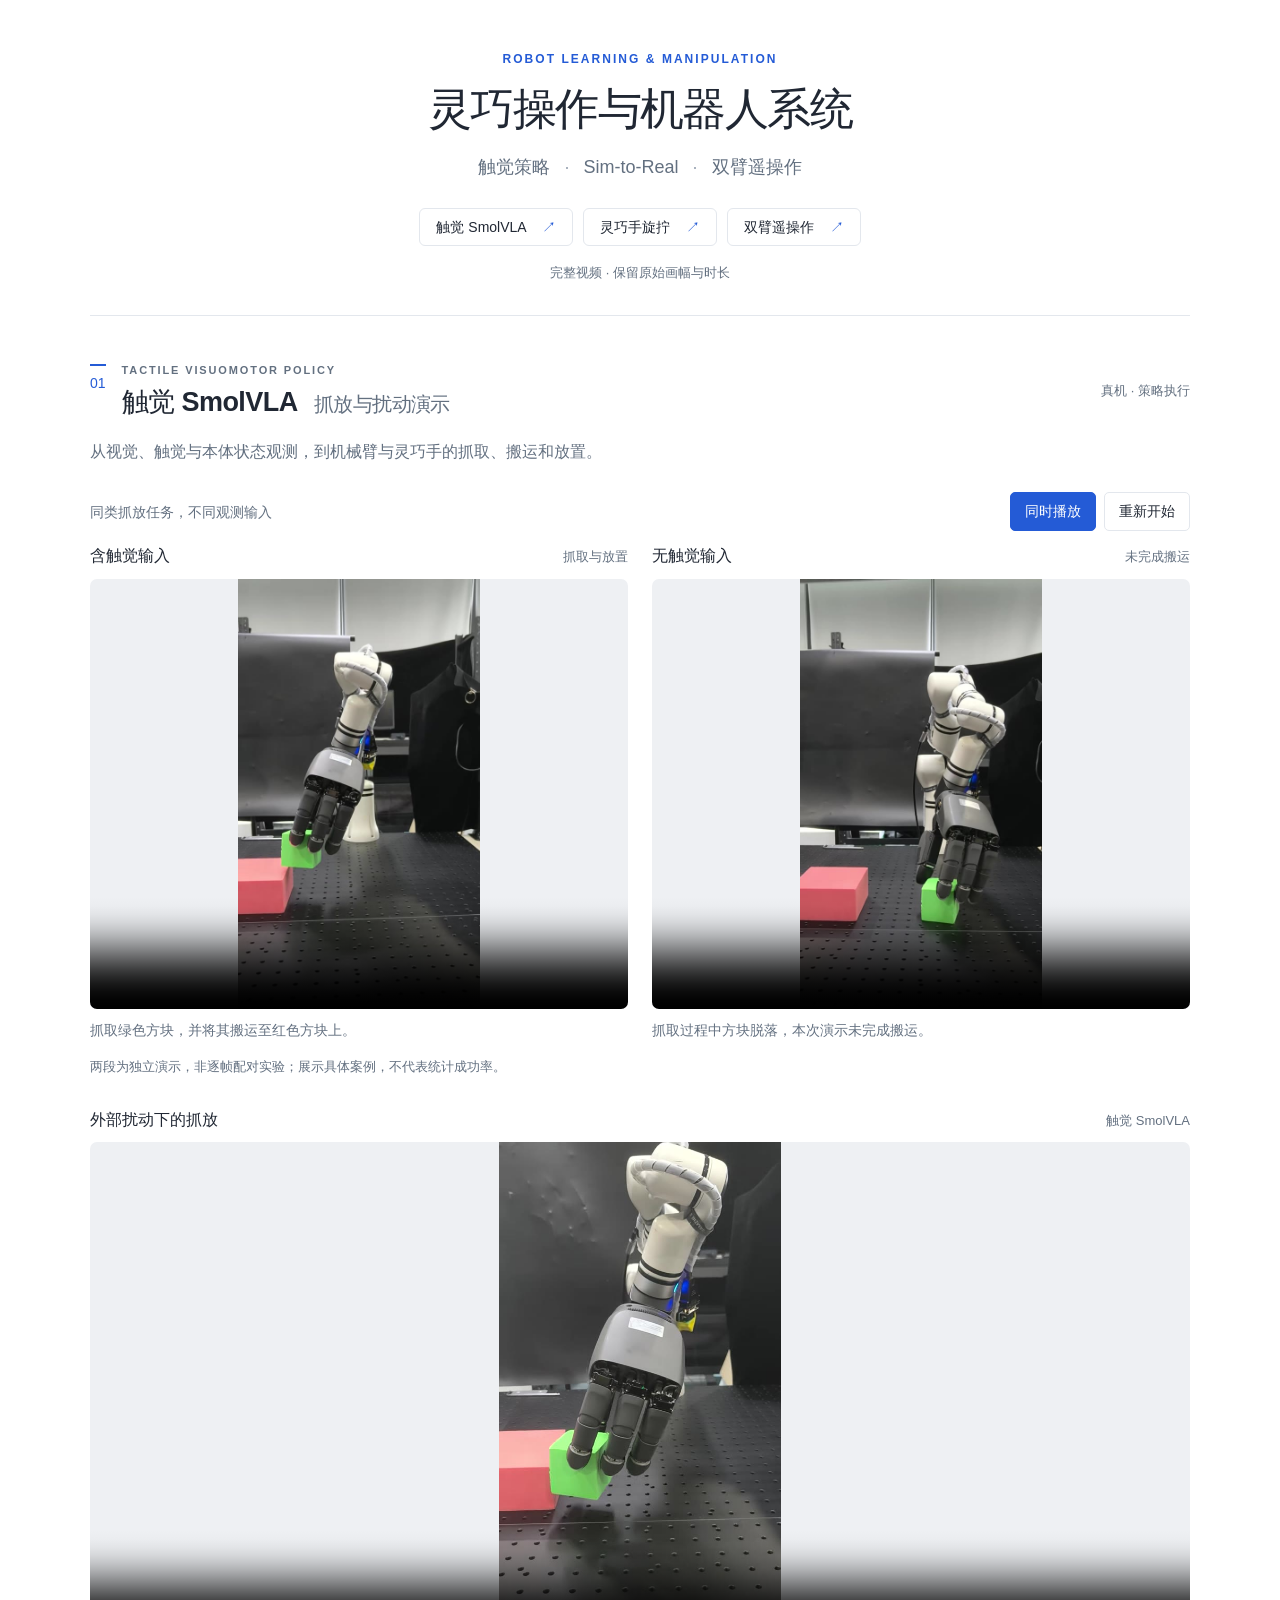
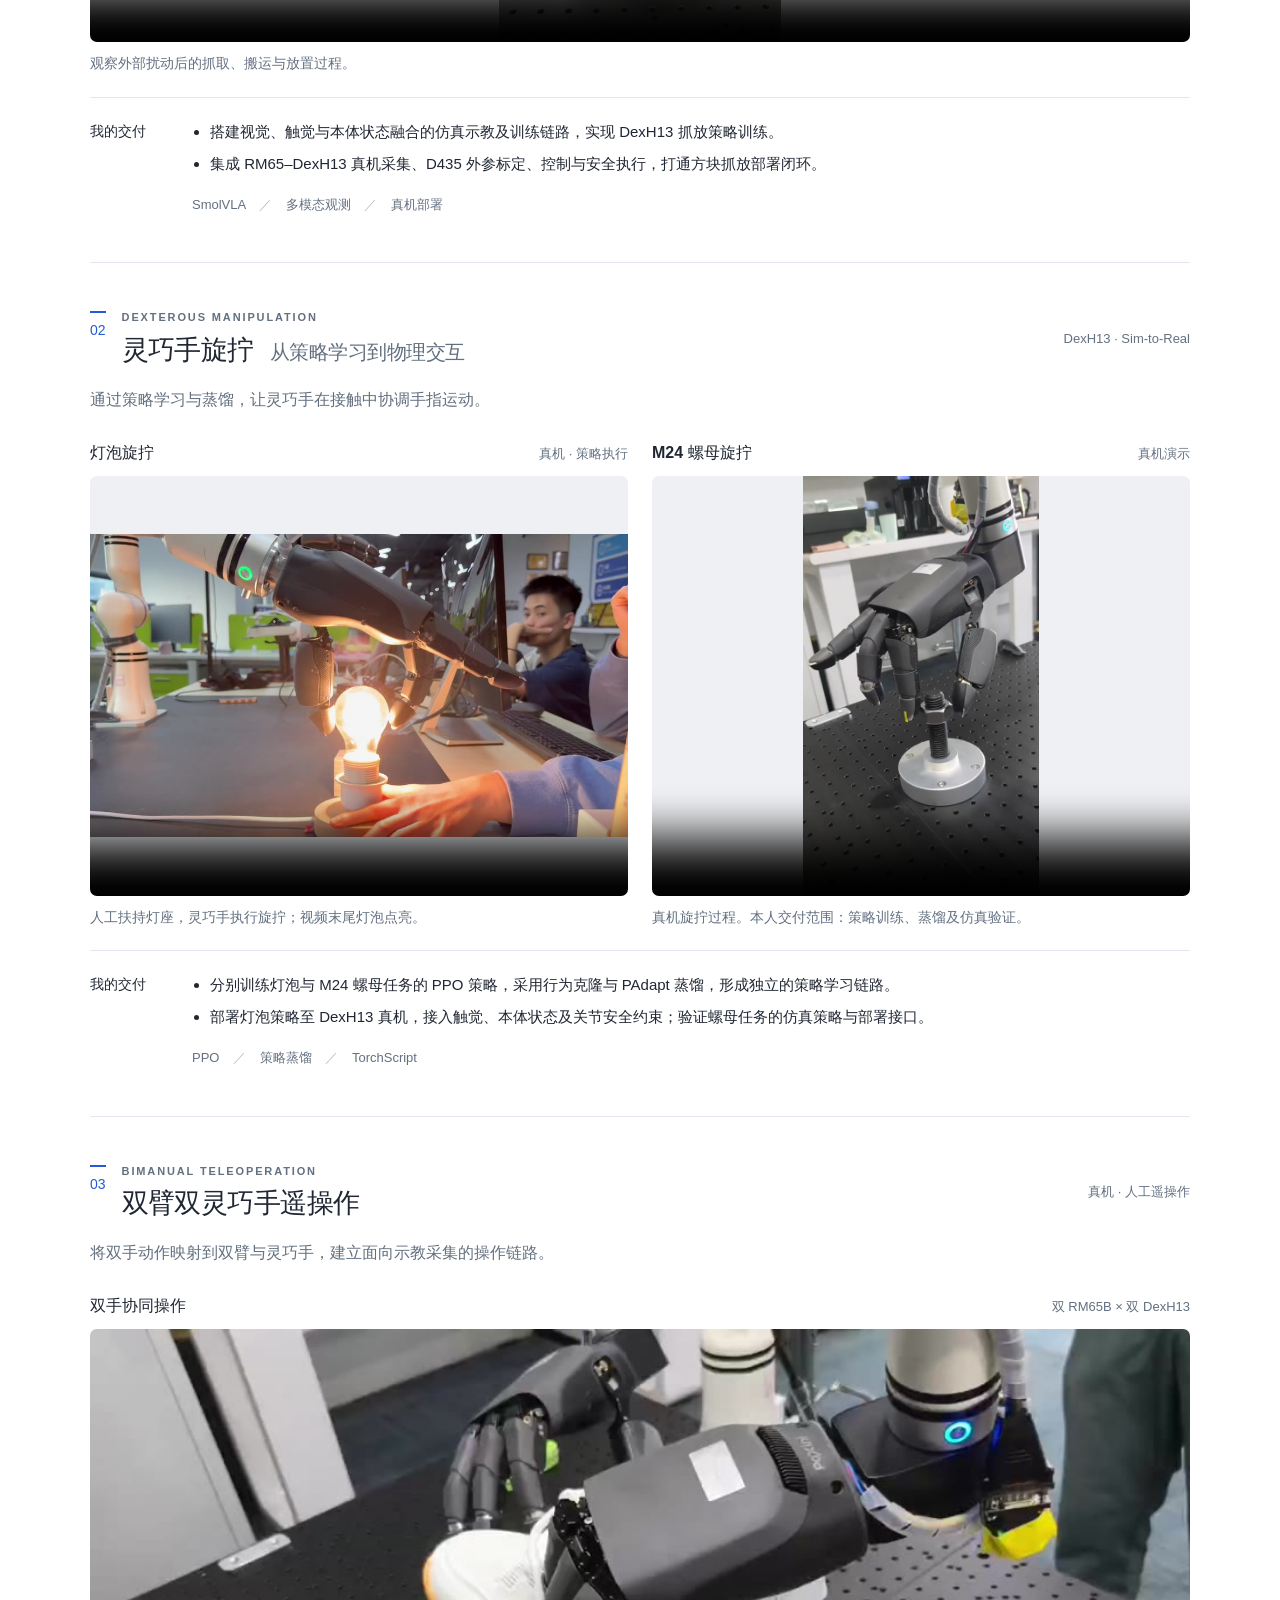
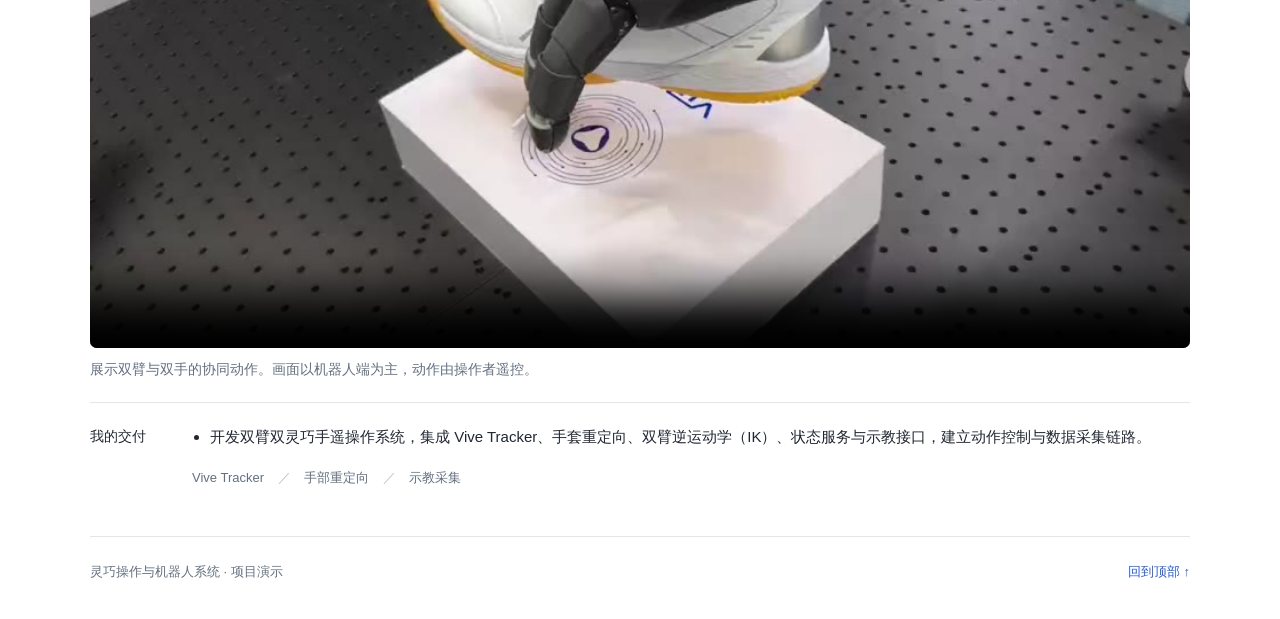
==== index.html @ 5c495a0d "Add complete robotics video showcase" ====
<!doctype html>
<html lang="zh-CN">
<head>
  <meta charset="utf-8">
  <meta name="viewport" content="width=device-width, initial-scale=1">
  <meta name="description" content="触觉 SmolVLA、灵巧手旋拧与双臂遥操作的机器人项目视频演示。">
  <meta name="theme-color" content="#ffffff">
  <title>灵巧操作与机器人系统 · 项目演示</title>
  <link rel="icon" href="data:,">
  <link rel="stylesheet" href="styles.css">
  <script src="app.js" defer></script>
</head>
<body>
<a class="skip" href="#main">跳至项目视频</a>
<header class="hero" id="top">
  <p class="eyebrow">ROBOT LEARNING &amp; MANIPULATION</p>
  <h1>灵巧操作与机器人系统</h1>
  <p class="subtitle">触觉策略 <span>·</span> Sim-to-Real <span>·</span> 双臂遥操作</p>
  <nav aria-label="项目导航">
    <a href="#tactile">触觉 SmolVLA <span aria-hidden="true">↗</span></a>
    <a href="#dexterity">灵巧手旋拧 <span aria-hidden="true">↗</span></a>
    <a href="#teleoperation">双臂遥操作 <span aria-hidden="true">↗</span></a>
  </nav>
  <p class="full-video-note">完整视频 · 保留原始画幅与时长</p>
</header>
<main id="main">
<section id="tactile" aria-labelledby="tactile-title">
  <div class="section-heading"><span class="section-number" aria-hidden="true">01</span><div><p class="eyebrow">TACTILE VISUOMOTOR POLICY</p><h2 id="tactile-title">触觉 SmolVLA<span class="title-detail">抓放与扰动演示</span></h2></div><span class="context">真机 · 策略执行</span></div>
  <p class="intro">从视觉、触觉与本体状态观测，到机械臂与灵巧手的抓取、搬运和放置。</p>
  <div class="comparison-toolbar"><p>同类抓放任务，不同观测输入</p><div class="comparison-controls" hidden><button type="button" id="compare-play">同时播放</button><button type="button" id="compare-restart" class="secondary">重新开始</button></div></div>
  <div class="video-grid comparison">
    <figure>
      <figcaption class="video-heading"><h3>含触觉输入</h3><span>抓取与放置</span></figcaption>
      <div class="video-shell portrait"><video id="tactile-video" controls muted playsinline preload="none" poster="assets/tactile.jpg" aria-label="含触觉输入的真机抓放演示" src="assets/tactile.mp4"><track kind="captions" src="assets/tactile.vtt" srclang="zh" label="中文说明" default></video></div>
      <p class="caption">抓取绿色方块，并将其搬运至红色方块上。</p>
    </figure>
    <figure>
      <figcaption class="video-heading"><h3>无触觉输入</h3><span>未完成搬运</span></figcaption>
      <div class="video-shell portrait"><video id="vision-video" controls muted playsinline preload="none" poster="assets/vision.jpg" aria-label="无触觉输入的真机抓放演示" src="assets/vision.mp4"><track kind="captions" src="assets/vision.vtt" srclang="zh" label="中文说明" default></video></div>
      <p class="caption">抓取过程中方块脱落，本次演示未完成搬运。</p>
    </figure>
  </div>
  <p class="comparison-note" id="compare-status" role="status">两段为独立演示，非逐帧配对实验；展示具体案例，不代表统计成功率。</p>
  <figure class="wide-figure perturbation">
    <figcaption class="video-heading"><h3>外部扰动下的抓放</h3><span>触觉 SmolVLA</span></figcaption>
    <div class="video-shell tall-wide"><video controls muted playsinline preload="none" poster="assets/perturbation.jpg" aria-label="触觉策略外部扰动演示" src="assets/perturbation.mp4"><track kind="captions" src="assets/perturbation.vtt" srclang="zh" label="中文说明" default></video></div>
    <p class="caption">观察外部扰动后的抓取、搬运与放置过程。</p>
  </figure>
  <div class="contribution"><h3>我的交付</h3><ul><li>搭建视觉、触觉与本体状态融合的仿真示教及训练链路，实现 DexH13 抓放策略训练。</li><li>集成 RM65–DexH13 真机采集、D435 外参标定、控制与安全执行，打通方块抓放部署闭环。</li></ul></div>
  <p class="tech">SmolVLA <span>／</span> 多模态观测 <span>／</span> 真机部署</p>
</section>
<section id="dexterity" aria-labelledby="dexterity-title">
  <div class="section-heading"><span class="section-number" aria-hidden="true">02</span><div><p class="eyebrow">DEXTEROUS MANIPULATION</p><h2 id="dexterity-title">灵巧手旋拧<span class="title-detail">从策略学习到物理交互</span></h2></div><span class="context">DexH13 · Sim-to-Real</span></div>
  <p class="intro">通过策略学习与蒸馏，让灵巧手在接触中协调手指运动。</p>
  <div class="video-grid manipulation">
    <figure>
      <figcaption class="video-heading"><h3>灯泡旋拧</h3><span>真机 · 策略执行</span></figcaption>
      <div class="video-shell landscape"><video controls muted playsinline preload="none" poster="assets/bulb.jpg" aria-label="灵巧手真机灯泡旋拧演示" src="assets/bulb.mp4"><track kind="captions" src="assets/bulb.vtt" srclang="zh" label="中文说明" default></video></div>
      <p class="caption">人工扶持灯座，灵巧手执行旋拧；视频末尾灯泡点亮。</p>
    </figure>
    <figure>
      <figcaption class="video-heading"><h3>M24 螺母旋拧</h3><span>真机演示</span></figcaption>
      <div class="video-shell portrait"><video controls muted playsinline preload="none" poster="assets/nut.jpg" aria-label="M24 螺母真机旋拧演示" src="assets/nut.mp4"><track kind="captions" src="assets/nut.vtt" srclang="zh" label="中文说明" default></video></div>
      <p class="caption">真机旋拧过程。本人交付范围：策略训练、蒸馏及仿真验证。</p>
    </figure>
  </div>
  <div class="contribution"><h3>我的交付</h3><ul><li>分别训练灯泡与 M24 螺母任务的 PPO 策略，采用行为克隆与 PAdapt 蒸馏，形成独立的策略学习链路。</li><li id="rotation-delivery">部署灯泡策略至 DexH13 真机，接入触觉、本体状态及关节安全约束；验证螺母任务的仿真策略与部署接口。</li></ul></div>
  <p class="tech">PPO <span>／</span> 策略蒸馏 <span>／</span> TorchScript</p>
</section>
<section id="teleoperation" aria-labelledby="teleop-title">
  <div class="section-heading"><span class="section-number" aria-hidden="true">03</span><div><p class="eyebrow">BIMANUAL TELEOPERATION</p><h2 id="teleop-title">双臂双灵巧手遥操作</h2></div><span class="context">真机 · 人工遥操作</span></div>
  <p class="intro">将双手动作映射到双臂与灵巧手，建立面向示教采集的操作链路。</p>
  <figure class="wide-figure"><figcaption class="video-heading"><h3>双手协同操作</h3><span>双 RM65B × 双 DexH13</span></figcaption><div class="video-shell landscape"><video controls muted playsinline preload="none" poster="assets/teleop.jpg" aria-label="双臂双灵巧手人工遥操作演示" src="assets/teleop.mp4"><track kind="captions" src="assets/teleop.vtt" srclang="zh" label="中文说明" default></video></div><p class="caption">展示双臂与双手的协同动作。画面以机器人端为主，动作由操作者遥控。</p></figure>
  <div class="contribution"><h3>我的交付</h3><ul><li>开发双臂双灵巧手遥操作系统，集成 Vive Tracker、手套重定向、双臂逆运动学（IK）、状态服务与示教接口，建立动作控制与数据采集链路。</li></ul></div>
  <p class="tech">Vive Tracker <span>／</span> 手部重定向 <span>／</span> 示教采集</p>
</section>
</main>
<footer><span>灵巧操作与机器人系统 · 项目演示</span><a href="#top">回到顶部 ↑</a></footer>
</body>
</html>
---- styles.css ----
:root{color-scheme:light;--ink:#202733;--muted:#637080;--blue:#245bd6;--line:#e3e7ed;--soft:#f4f6f9;font-family:-apple-system,BlinkMacSystemFont,"Segoe UI","PingFang SC","Microsoft YaHei",sans-serif;color:var(--ink);background:#fff;font-synthesis:none}
*{box-sizing:border-box}html{scroll-behavior:smooth;scroll-padding-top:24px}body{margin:0;font-size:16px;line-height:1.75}a{color:var(--blue);text-decoration:none}a:hover{text-decoration:underline}button,a,video{outline-offset:5px}:focus-visible{outline:3px solid var(--blue)}.skip{position:absolute;left:16px;top:-80px;background:#fff;padding:10px;z-index:10}.skip:focus{top:12px}.hero,main,footer{width:min(1100px,calc(100% - 64px));margin-inline:auto}.hero{text-align:center;padding:49px 0 42px;border-bottom:1px solid var(--line)}.eyebrow{font-size:12px;letter-spacing:.17em;font-weight:650;color:var(--muted);margin:0 0 10px}.hero .eyebrow{color:var(--blue);font-size:12px}h1{font-size:clamp(29px,4vw,44px);line-height:1.3;letter-spacing:-.035em;margin:0;font-weight:720}.subtitle{color:var(--muted);font-size:18px;margin:15px 0 24px}.subtitle span{margin:0 9px;color:#9ca6b4}nav{display:flex;justify-content:center;flex-wrap:wrap;gap:10px}nav a{border:1px solid var(--line);border-radius:6px;padding:6px 16px;color:var(--ink);font-size:14px;transition:border-color .15s,background .15s}nav a:hover{border-color:#a7bdf0;background:#f6f9ff;text-decoration:none}nav span{color:var(--blue);margin-left:12px}section{padding:45px 0 46px;border-bottom:1px solid var(--line);scroll-margin-top:12px}.section-heading{display:flex;gap:16px;align-items:center}.section-number{font-size:14px;font-variant-numeric:tabular-nums;color:var(--blue);border-top:2px solid var(--blue);align-self:flex-start;padding-top:5px;margin-top:3px}.section-heading .eyebrow{margin-bottom:3px;font-size:11px}h2{font-size:27px;line-height:1.45;letter-spacing:-.02em;margin:0;font-weight:680}.title-detail{display:inline-block;font-size:20px;font-weight:450;color:var(--muted);margin-left:16px}.context{margin-left:auto;white-space:nowrap;font-size:13px;color:var(--muted)}.intro{color:var(--muted);margin:16px 0 26px}.comparison-toolbar{display:flex;justify-content:space-between;align-items:center;gap:16px;margin-bottom:12px}.comparison-toolbar p{font-size:14px;color:var(--muted);margin:0}.comparison-controls{display:flex;gap:8px}[hidden]{display:none!important}button{font:inherit;font-size:14px;line-height:1.5;background:var(--blue);color:#fff;border:1px solid var(--blue);border-radius:5px;padding:8px 14px;cursor:pointer}button:hover{background:#1747b7}button.secondary{background:#fff;color:var(--ink);border-color:var(--line)}button.secondary:hover{background:var(--soft)}button:disabled{opacity:.6;cursor:wait}.video-grid{display:grid;grid-template-columns:1fr 1fr;gap:24px}figure{margin:0;min-width:0}.video-heading{display:flex;justify-content:space-between;align-items:baseline;gap:12px;margin:0 0 10px}h3{font-size:16px;line-height:1.6;margin:0;font-weight:650}.video-heading span{font-size:13px;color:var(--muted)}.video-shell{overflow:hidden;border-radius:7px;background:#eef0f3;position:relative;line-height:0}.video-shell video{display:block;width:100%;height:100%;object-fit:contain;background:#eef0f3}.portrait{height:430px}.landscape{aspect-ratio:16/9}.tall-wide{height:500px}.video-shell video::cue{font-size:15px;background:rgba(15,20,28,.78);color:white}.caption{font-size:14px;color:var(--muted);line-height:1.7;margin:10px 0 0}.comparison-note{font-size:13px;color:var(--muted);margin:13px 0 28px}.perturbation{margin-top:24px}.contribution{display:grid;grid-template-columns:86px 1fr;gap:16px;padding:20px 0 0;margin-top:21px;border-top:1px solid var(--line)}.contribution h3{font-size:14px;padding-top:2px}.contribution ul{margin:0;padding-left:18px;font-size:15px;line-height:1.85}.contribution li+li{margin-top:4px}.tech{font-size:13px;color:var(--muted);margin:16px 0 0 102px}.tech span{color:#b2bac6;margin:0 10px}.manipulation:has(>figure:only-child){grid-template-columns:1fr}.manipulation .video-shell{height:420px;aspect-ratio:auto}.media-error{font-size:14px;line-height:1.7;color:#9b2939;background:#fff5f5;padding:10px;border-radius:5px;margin:8px 0}footer{padding:24px 0 35px;display:flex;justify-content:space-between;gap:16px;color:var(--muted);font-size:13px}
@media(min-width:1500px){.portrait{height:470px}}
@media(max-width:850px){.context{display:none}.title-detail{display:block;margin:3px 0 0;font-size:17px}h2{font-size:24px}.portrait{height:380px}}
@media(max-width:600px){.hero,main,footer{width:calc(100% - 36px)}.hero{padding:34px 0 30px}.hero .eyebrow{font-size:10px;letter-spacing:.12em}.subtitle{font-size:15px;margin:13px 0 20px}.subtitle span{margin:0 4px}nav{gap:7px}nav a{font-size:13px;padding:6px 9px}nav span{margin-left:5px}section{padding:30px 0}.section-heading{gap:11px}.intro{font-size:15px;margin:14px 0 20px}.comparison-toolbar{align-items:flex-start;flex-direction:column;gap:10px}.video-grid{grid-template-columns:1fr;gap:23px}.portrait{height:auto;aspect-ratio:9/16;max-height:560px}.tall-wide{height:auto;aspect-ratio:9/16;max-height:560px}.manipulation .video-shell{height:auto;aspect-ratio:16/9}.manipulation .video-shell.portrait{aspect-ratio:9/16}.contribution{grid-template-columns:1fr;gap:7px}.tech{margin-left:0}.tech span{margin:0 5px}footer{font-size:12px;flex-wrap:wrap}.video-heading span{font-size:12px}}
@media(prefers-reduced-motion:reduce){html{scroll-behavior:auto}*{transition:none!important}}

.full-video-note{font-size:13px;color:var(--muted);margin:16px 0 -12px}
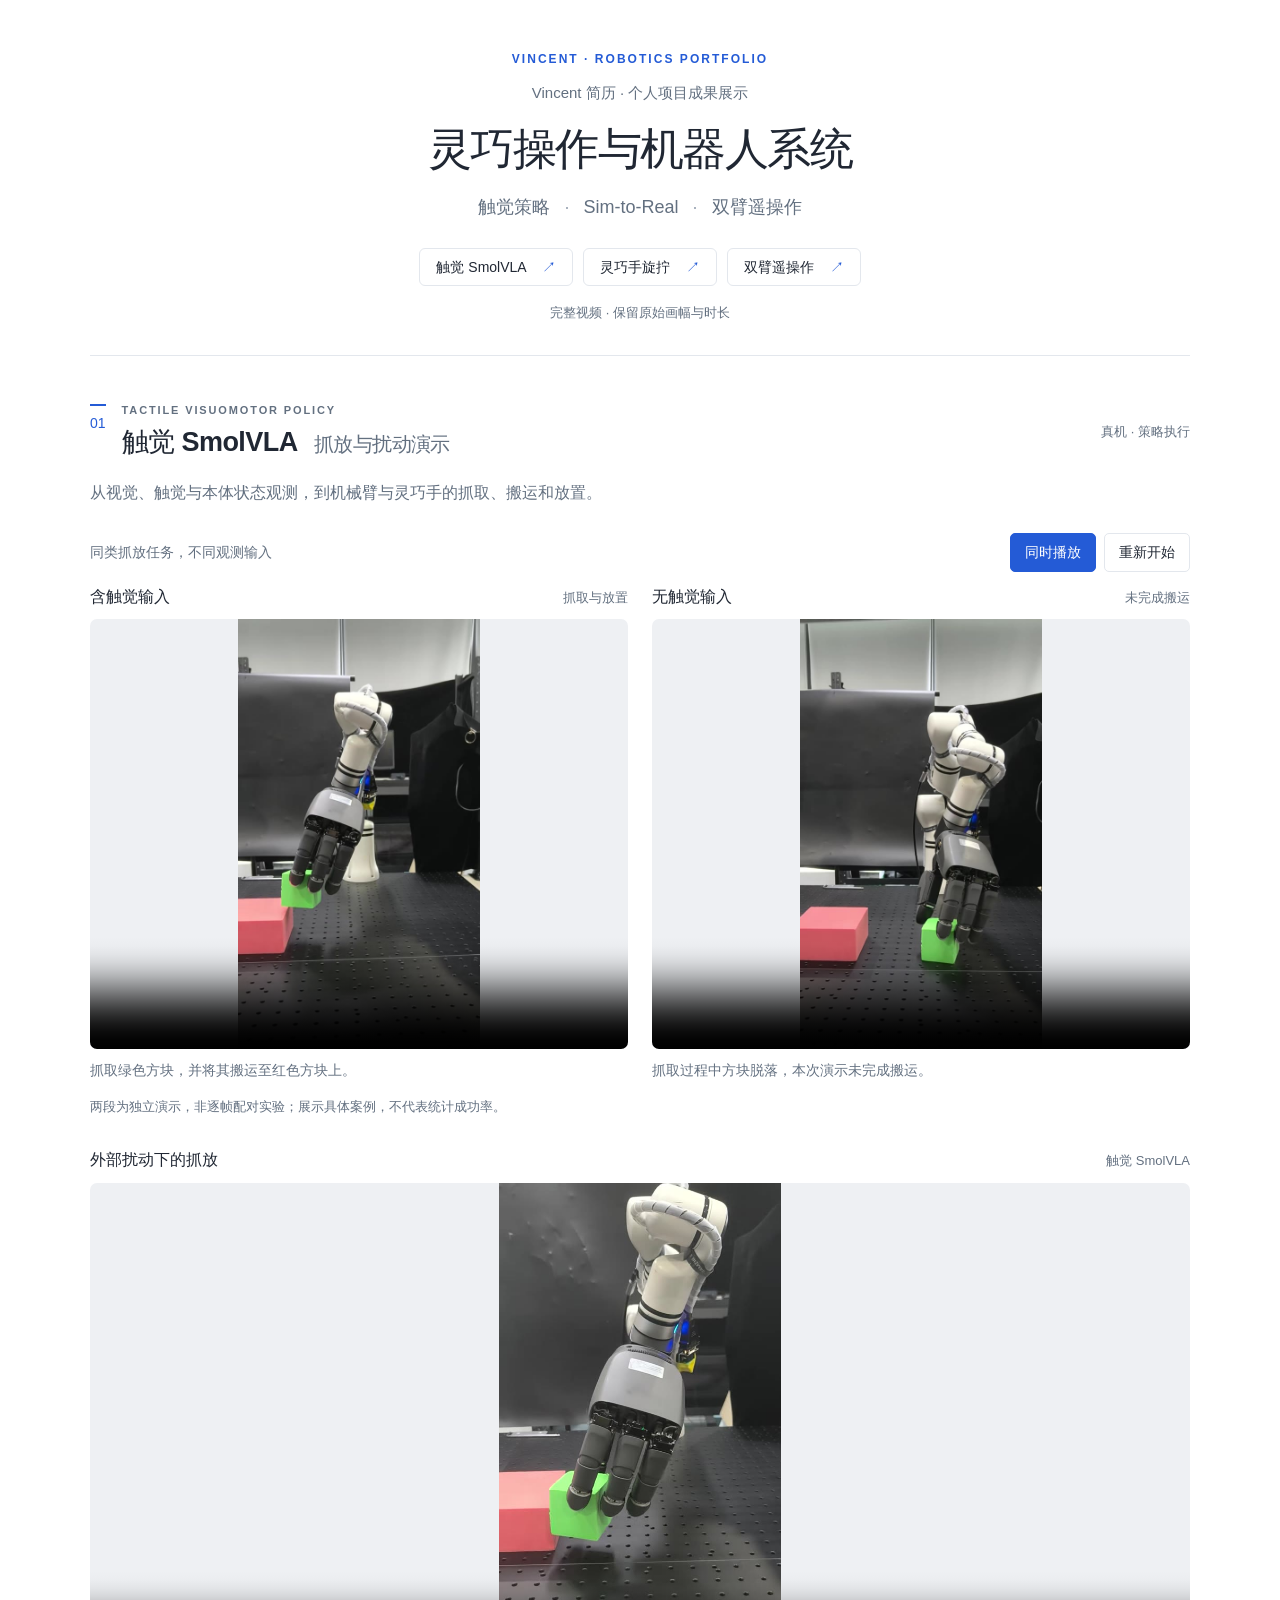
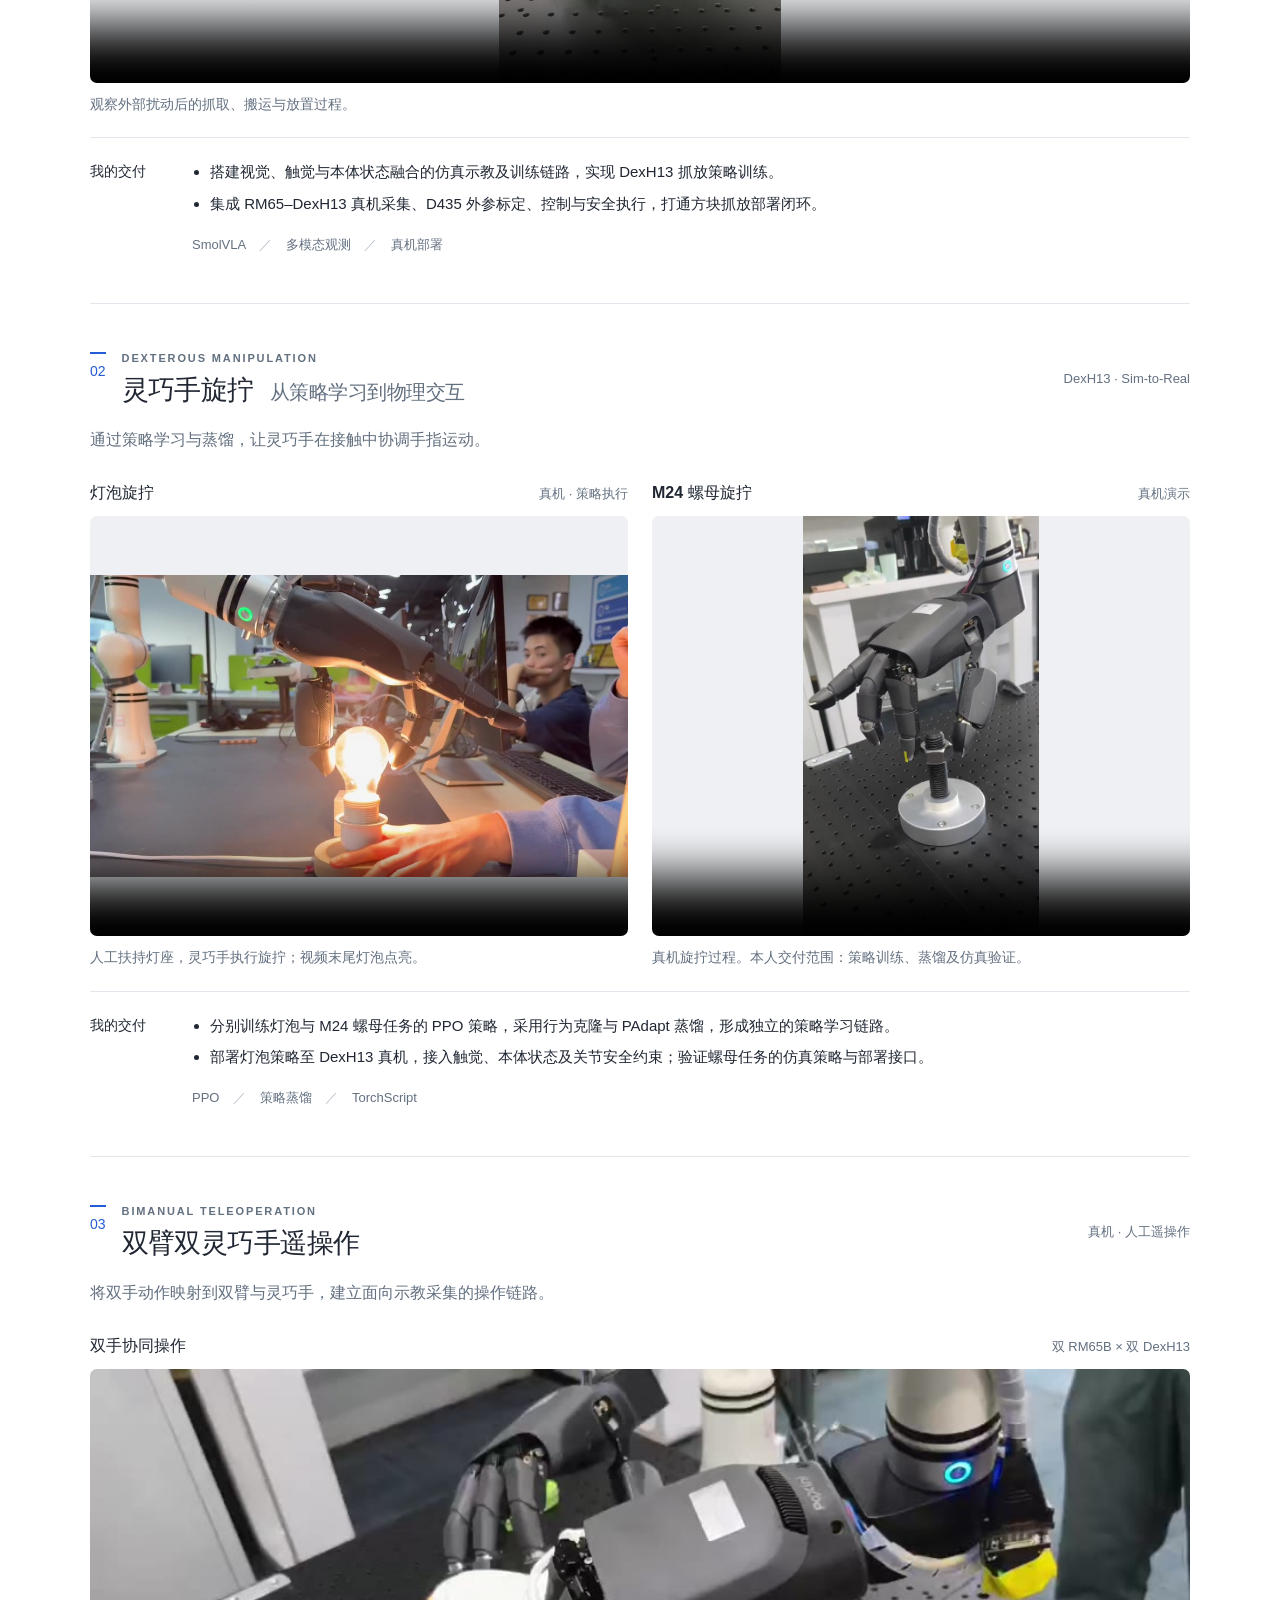
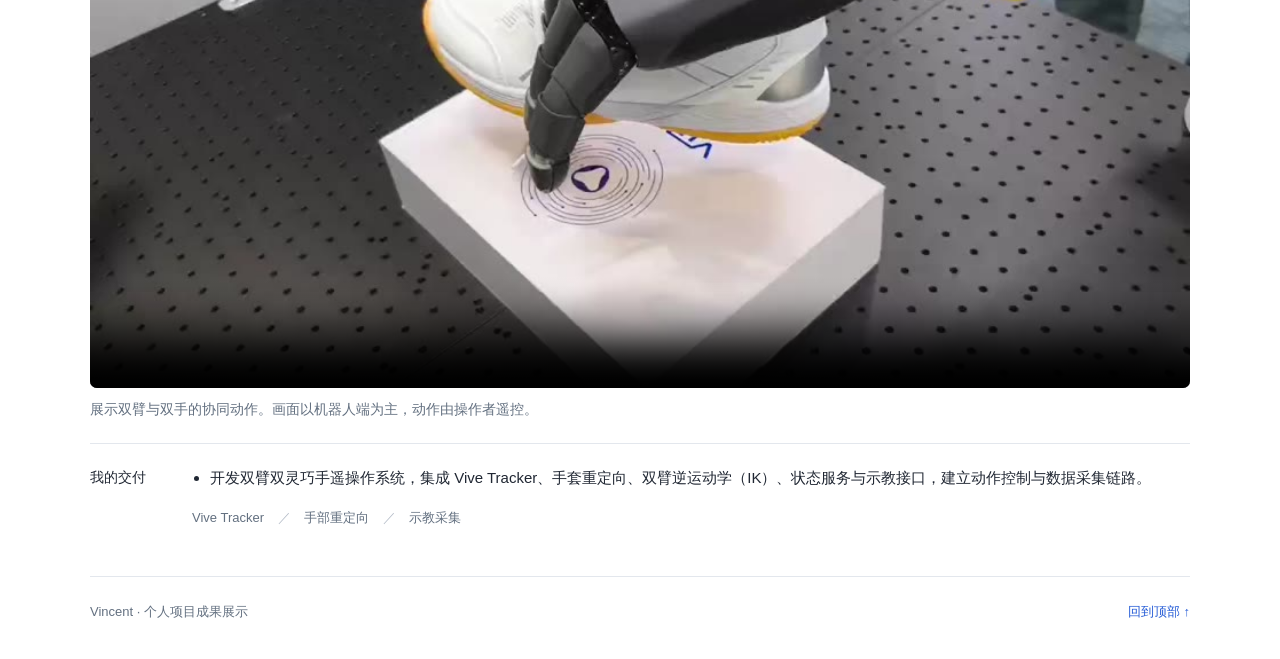
==== commit 4cfb5539: "Identify Vincent portfolio and separate private source from public Pages deployment" ====
--- a/index.html
+++ b/index.html
@@ -3,9 +3,9 @@
 <head>
   <meta charset="utf-8">
   <meta name="viewport" content="width=device-width, initial-scale=1">
-  <meta name="description" content="触觉 SmolVLA、灵巧手旋拧与双臂遥操作的机器人项目视频演示。">
+  <meta name="description" content="Vincent 的简历个人项目成果展示：触觉 SmolVLA、灵巧手旋拧与双臂遥操作完整视频及个人技术交付。">
   <meta name="theme-color" content="#ffffff">
-  <title>灵巧操作与机器人系统 · 项目演示</title>
+  <title>Vincent 的简历 · 个人项目成果展示</title>
   <link rel="icon" href="data:,">
   <link rel="stylesheet" href="styles.css">
   <script src="app.js" defer></script>
@@ -13,7 +13,8 @@
 <body>
 <a class="skip" href="#main">跳至项目视频</a>
 <header class="hero" id="top">
-  <p class="eyebrow">ROBOT LEARNING &amp; MANIPULATION</p>
+  <p class="eyebrow">VINCENT · ROBOTICS PORTFOLIO</p>
+  <p class="portfolio-owner">Vincent 简历 · 个人项目成果展示</p>
   <h1>灵巧操作与机器人系统</h1>
   <p class="subtitle">触觉策略 <span>·</span> Sim-to-Real <span>·</span> 双臂遥操作</p>
   <nav aria-label="项目导航">
@@ -75,6 +76,6 @@
   <p class="tech">Vive Tracker <span>／</span> 手部重定向 <span>／</span> 示教采集</p>
 </section>
 </main>
-<footer><span>灵巧操作与机器人系统 · 项目演示</span><a href="#top">回到顶部 ↑</a></footer>
+<footer><span>Vincent · 个人项目成果展示</span><a href="#top">回到顶部 ↑</a></footer>
 </body>
 </html>
--- a/styles.css
+++ b/styles.css
@@ -6,3 +6,5 @@
 @media(prefers-reduced-motion:reduce){html{scroll-behavior:auto}*{transition:none!important}}
 
 .full-video-note{font-size:13px;color:var(--muted);margin:16px 0 -12px}
+
+.portfolio-owner{font-size:15px;color:var(--muted);margin:0 0 14px}
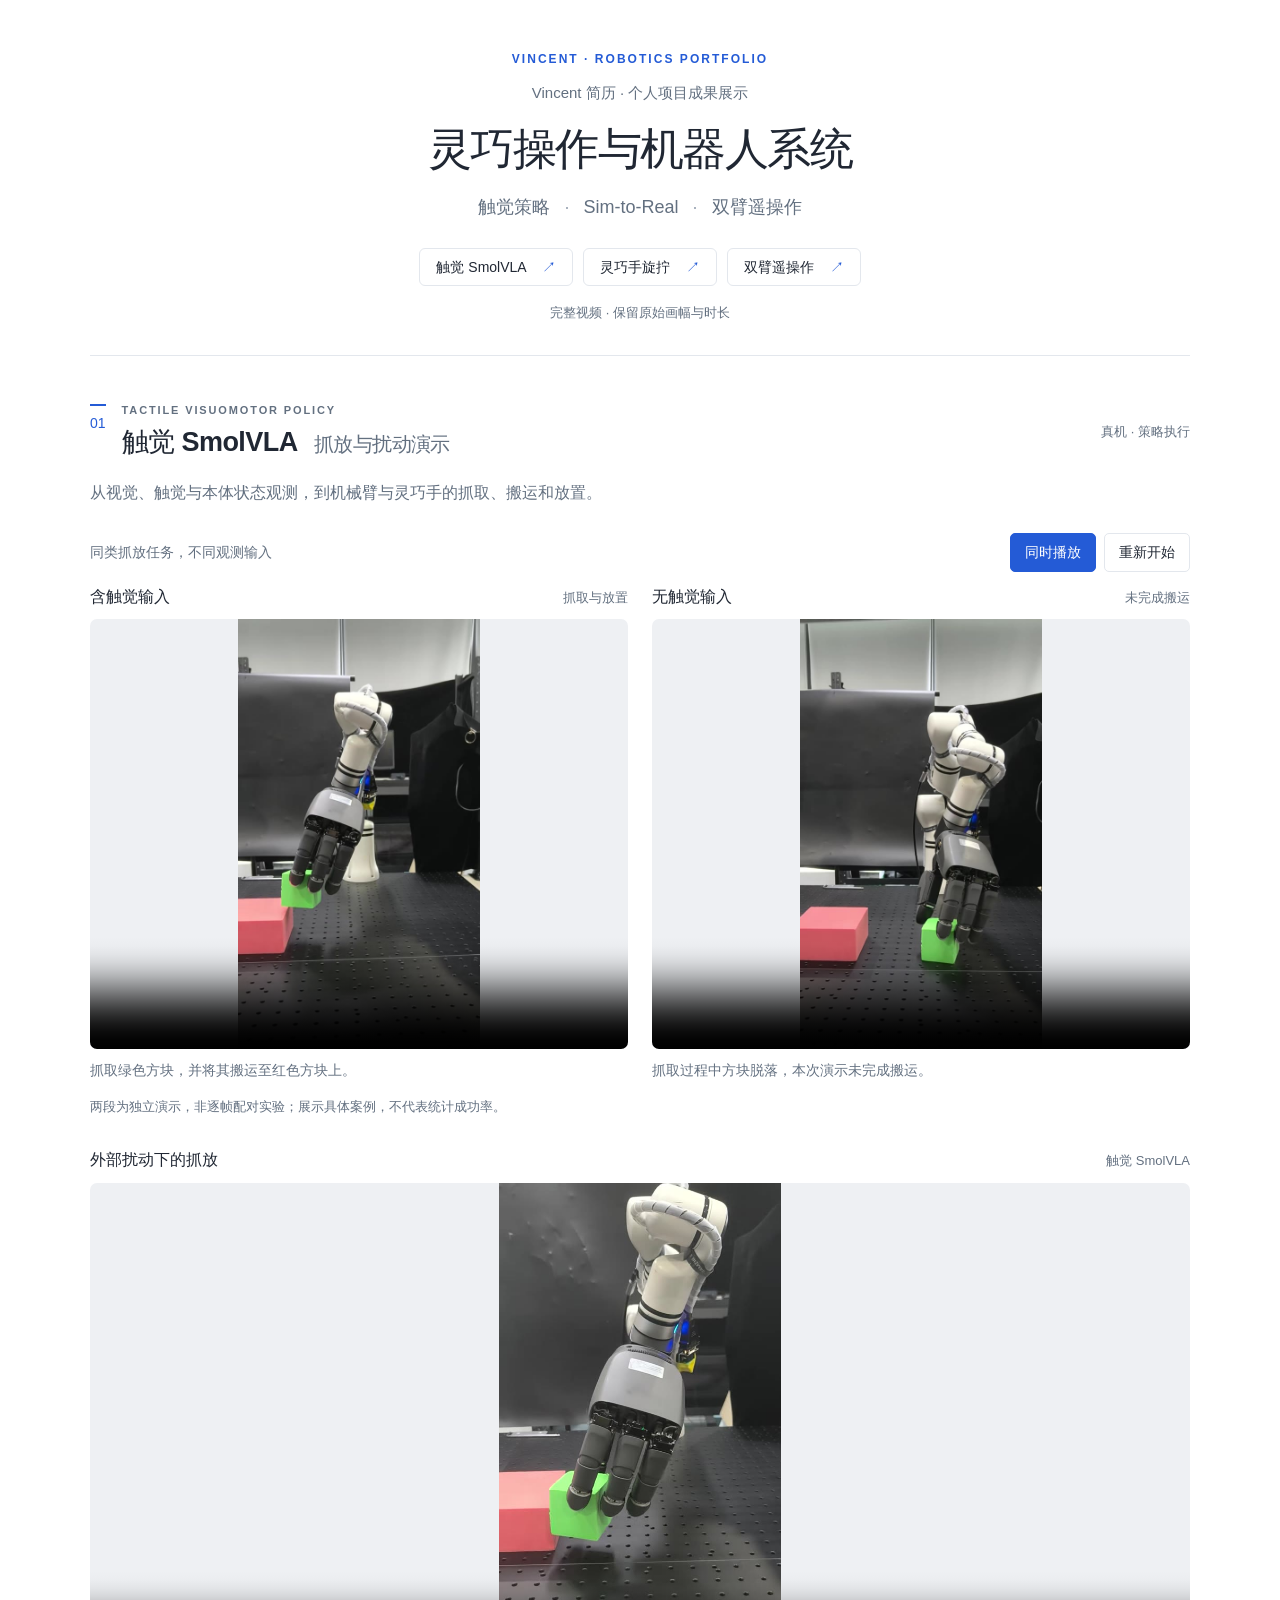
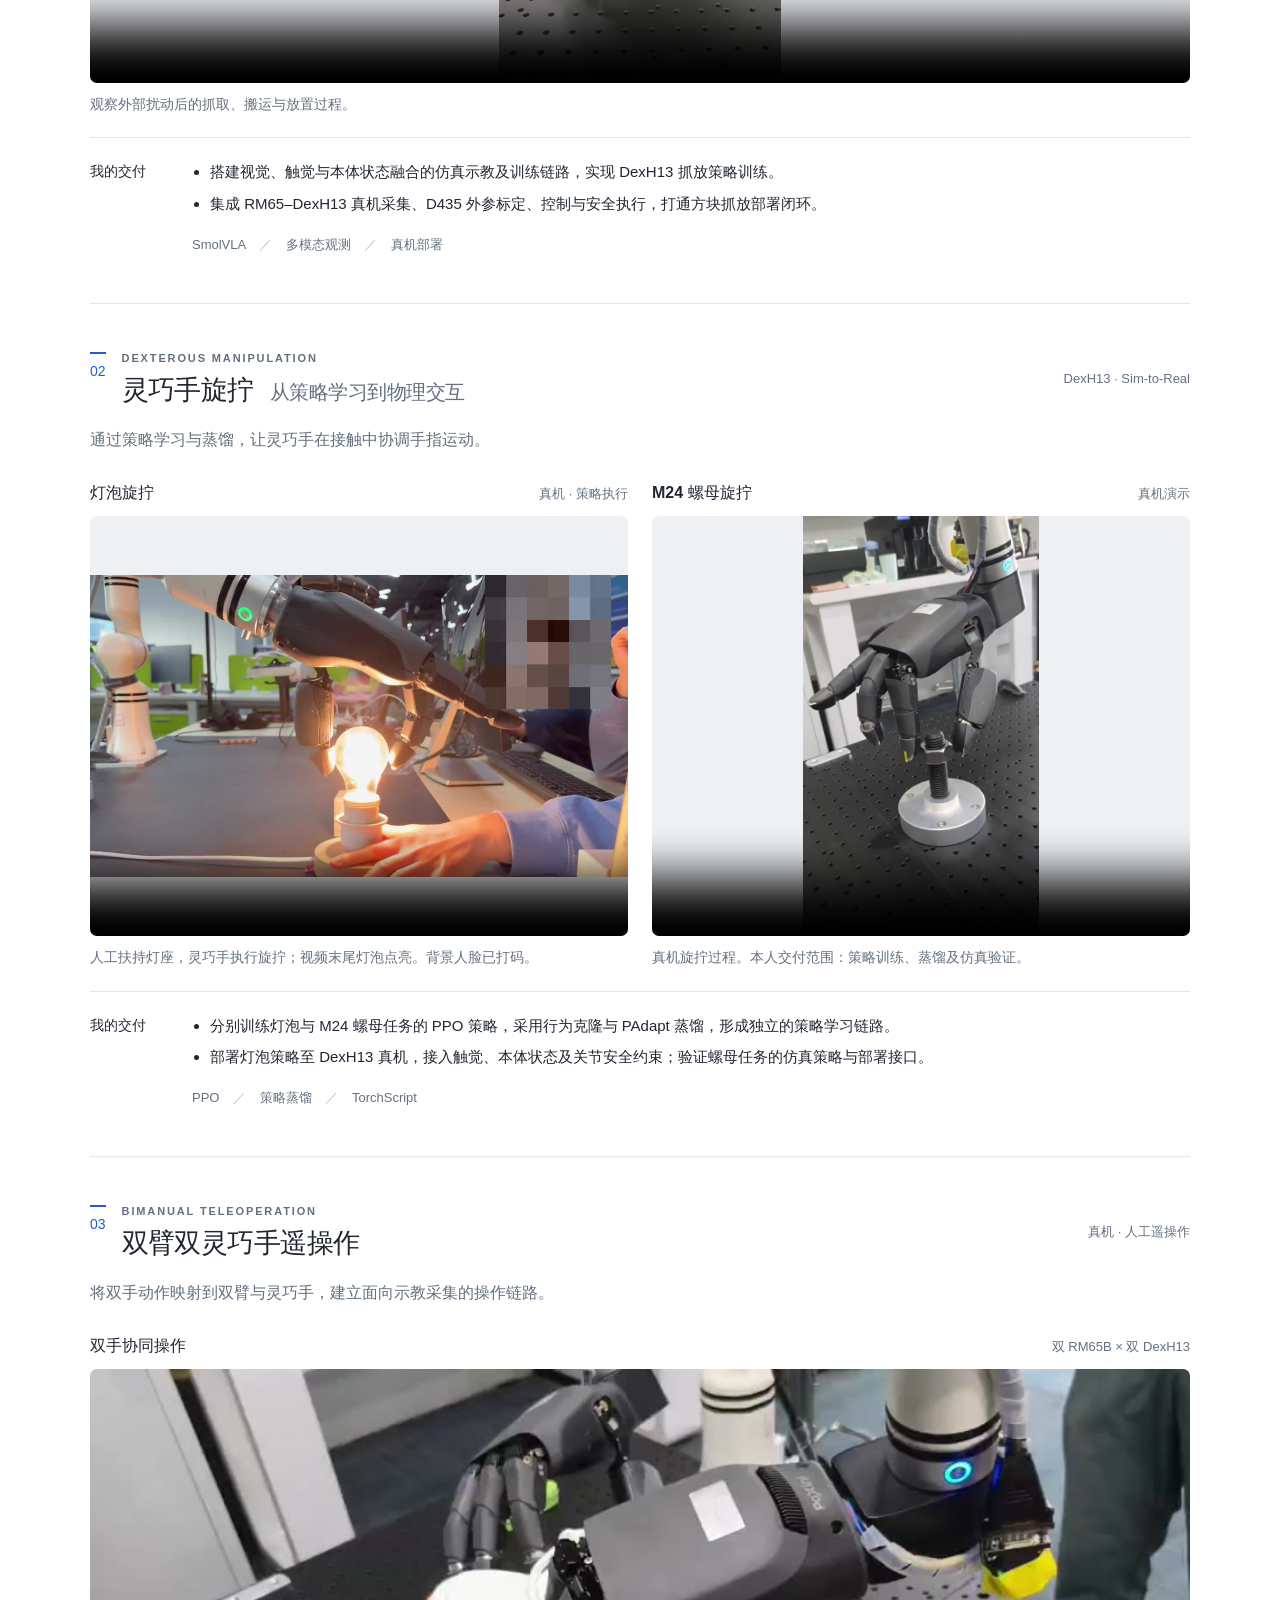
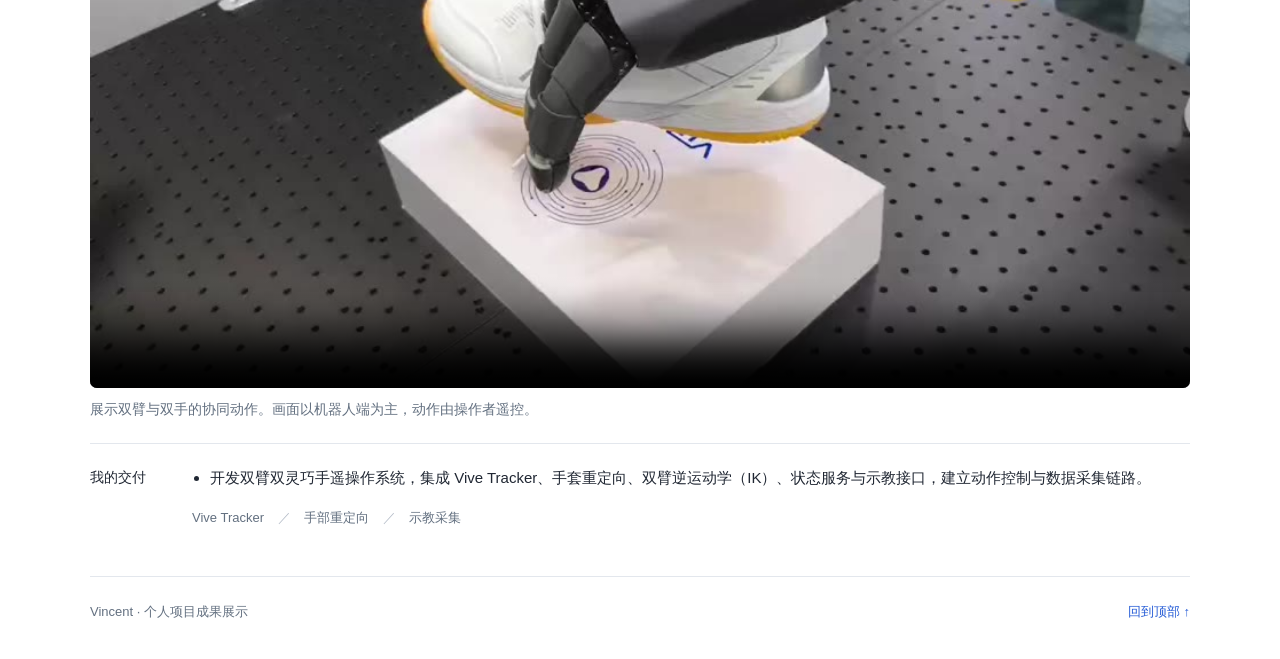
==== commit 492550f2: "Redact background face throughout bulb demo and poster" ====
--- a/index.html
+++ b/index.html
@@ -56,8 +56,8 @@
   <div class="video-grid manipulation">
     <figure>
       <figcaption class="video-heading"><h3>灯泡旋拧</h3><span>真机 · 策略执行</span></figcaption>
-      <div class="video-shell landscape"><video controls muted playsinline preload="none" poster="assets/bulb.jpg" aria-label="灵巧手真机灯泡旋拧演示" src="assets/bulb.mp4"><track kind="captions" src="assets/bulb.vtt" srclang="zh" label="中文说明" default></video></div>
-      <p class="caption">人工扶持灯座，灵巧手执行旋拧；视频末尾灯泡点亮。</p>
+      <div class="video-shell landscape"><video controls muted playsinline preload="none" poster="assets/bulb.jpg?v=face-redacted-1" aria-label="灵巧手真机灯泡旋拧演示" src="assets/bulb.mp4?v=face-redacted-1"><track kind="captions" src="assets/bulb.vtt" srclang="zh" label="中文说明" default></video></div>
+      <p class="caption">人工扶持灯座，灵巧手执行旋拧；视频末尾灯泡点亮。背景人脸已打码。</p>
     </figure>
     <figure>
       <figcaption class="video-heading"><h3>M24 螺母旋拧</h3><span>真机演示</span></figcaption>
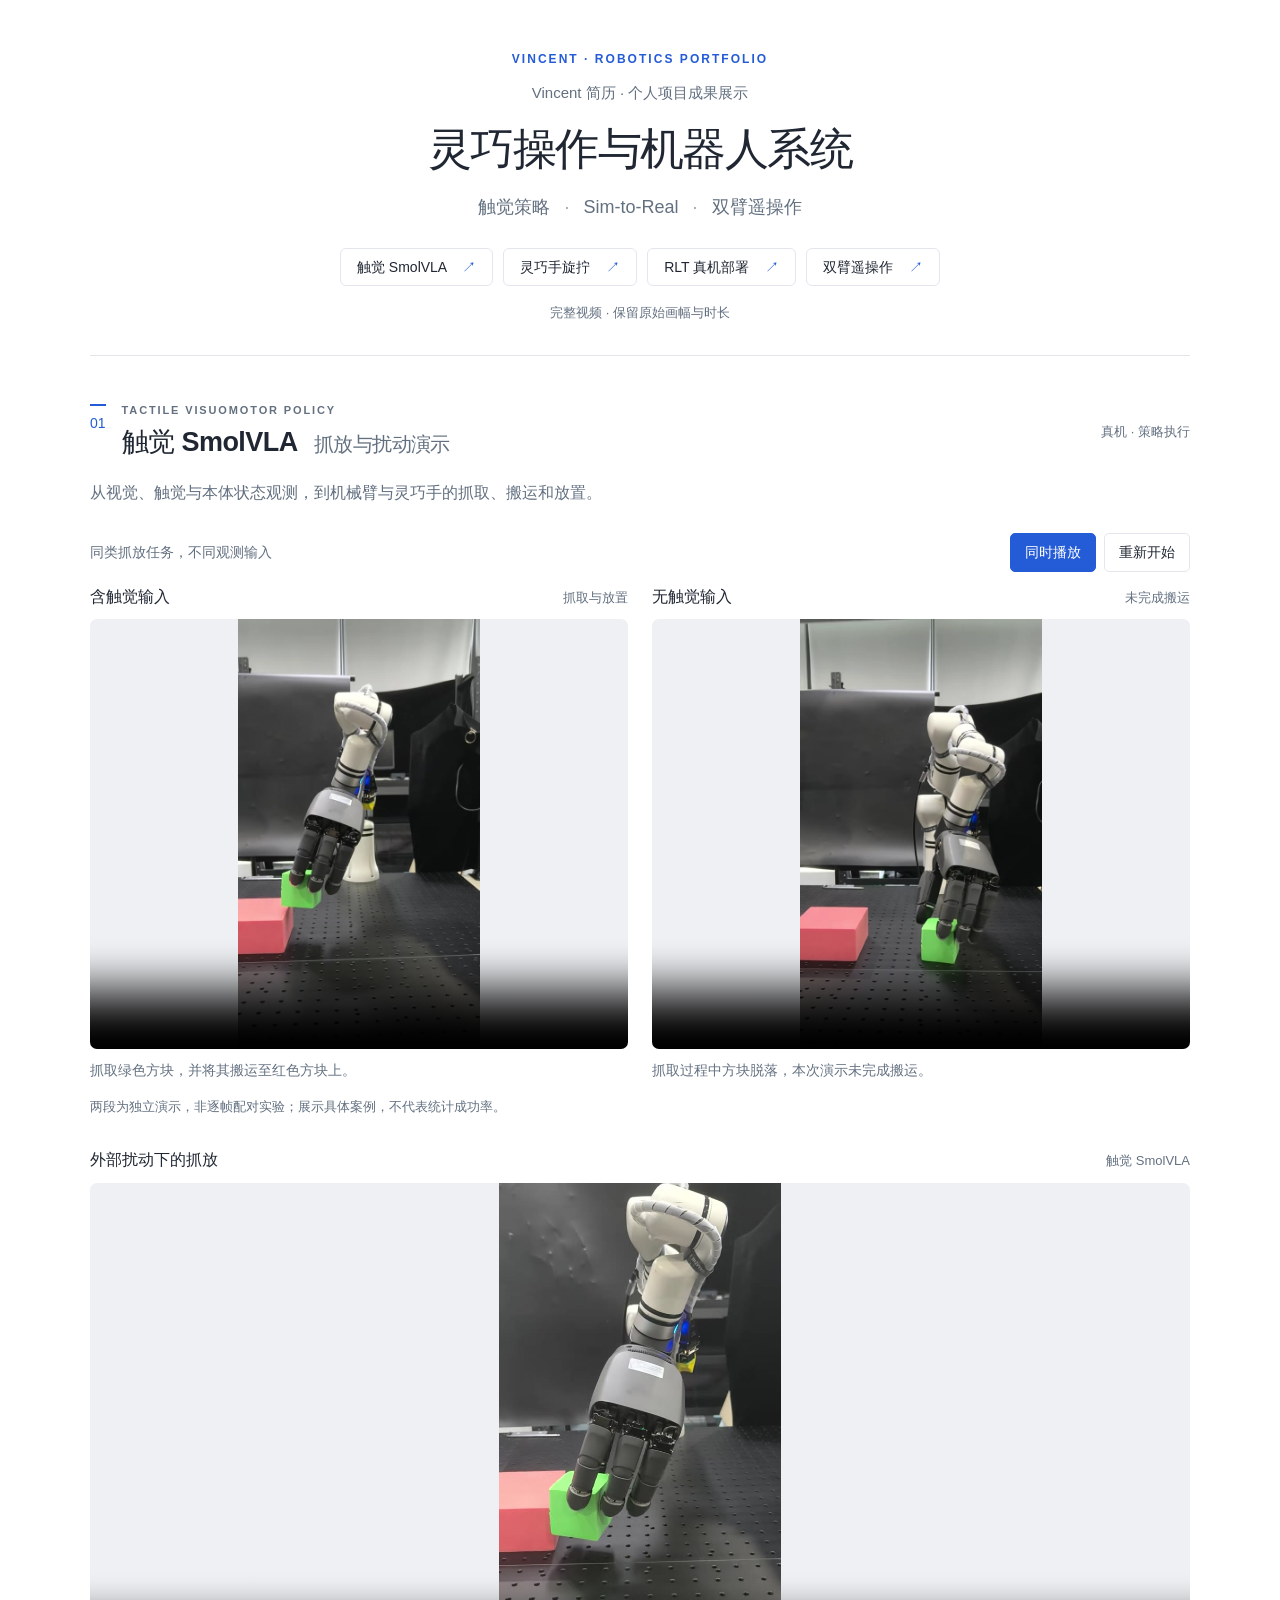
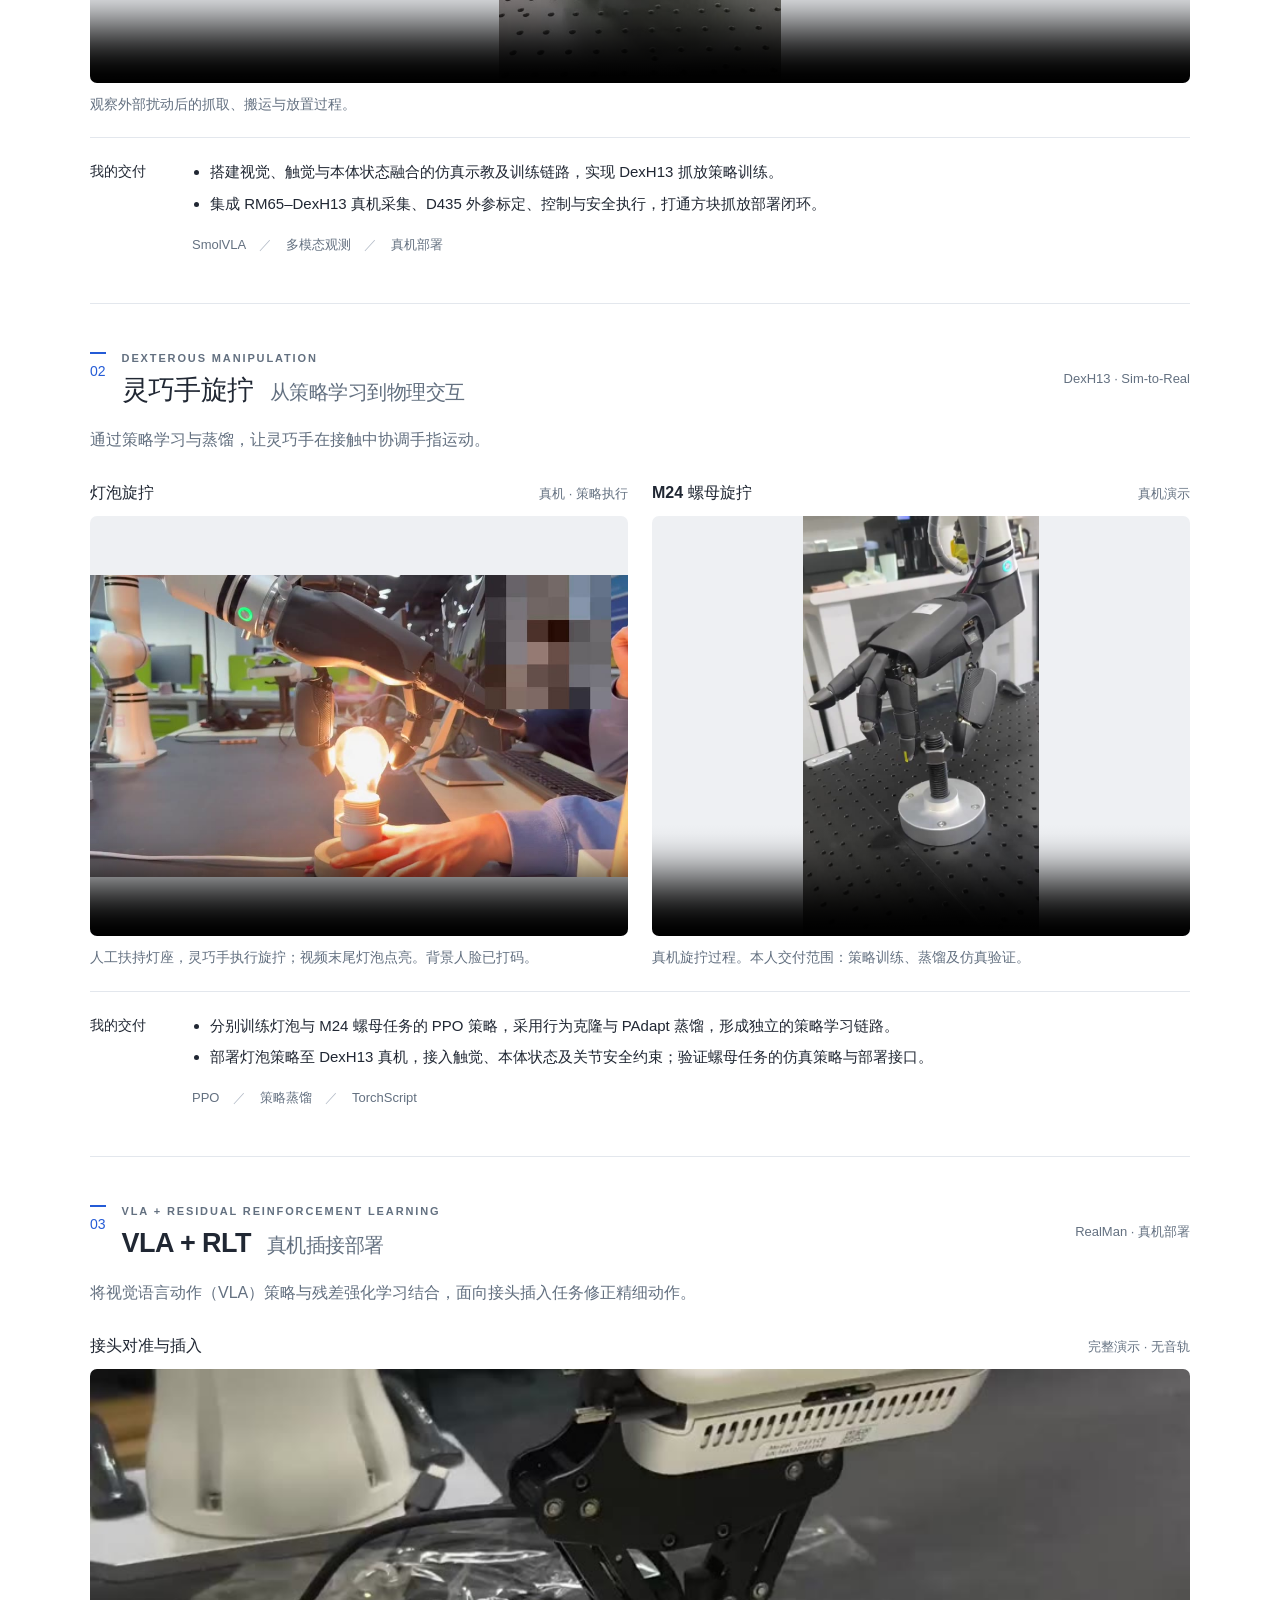
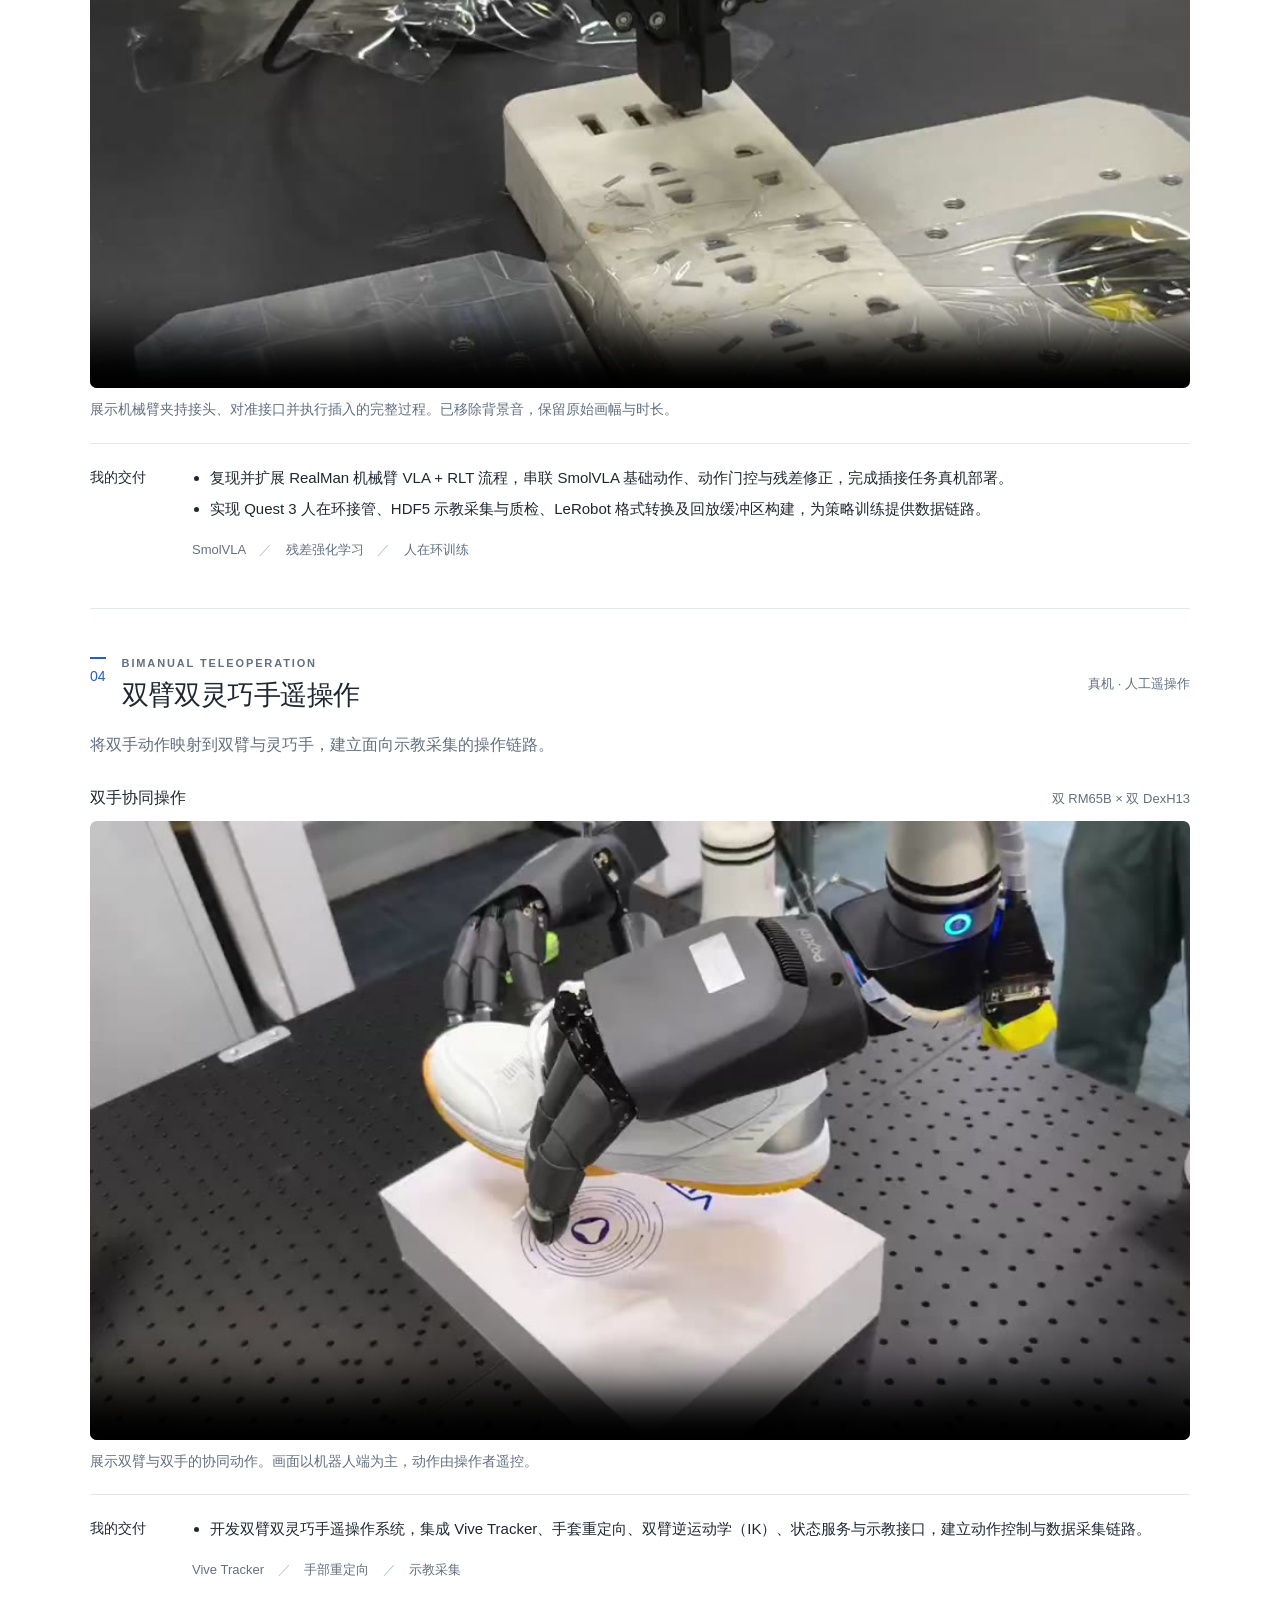
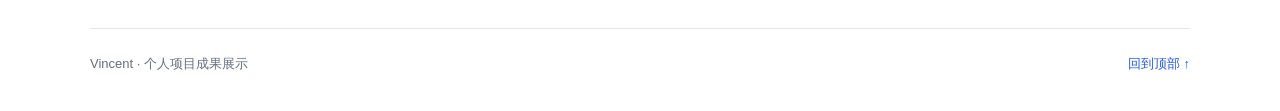
==== commit 059992df: "Add full silent RLT real-robot deployment demo" ====
--- a/index.html
+++ b/index.html
@@ -3,7 +3,7 @@
 <head>
   <meta charset="utf-8">
   <meta name="viewport" content="width=device-width, initial-scale=1">
-  <meta name="description" content="Vincent 的简历个人项目成果展示：触觉 SmolVLA、灵巧手旋拧与双臂遥操作完整视频及个人技术交付。">
+  <meta name="description" content="Vincent 的简历个人项目成果展示：触觉 SmolVLA、灵巧手旋拧、VLA + RLT 真机部署与双臂遥操作完整视频及个人技术交付。">
   <meta name="theme-color" content="#ffffff">
   <title>Vincent 的简历 · 个人项目成果展示</title>
   <link rel="icon" href="data:,">
@@ -20,6 +20,7 @@
   <nav aria-label="项目导航">
     <a href="#tactile">触觉 SmolVLA <span aria-hidden="true">↗</span></a>
     <a href="#dexterity">灵巧手旋拧 <span aria-hidden="true">↗</span></a>
+    <a href="#rlt">RLT 真机部署 <span aria-hidden="true">↗</span></a>
     <a href="#teleoperation">双臂遥操作 <span aria-hidden="true">↗</span></a>
   </nav>
   <p class="full-video-note">完整视频 · 保留原始画幅与时长</p>
@@ -68,8 +69,19 @@
   <div class="contribution"><h3>我的交付</h3><ul><li>分别训练灯泡与 M24 螺母任务的 PPO 策略，采用行为克隆与 PAdapt 蒸馏，形成独立的策略学习链路。</li><li id="rotation-delivery">部署灯泡策略至 DexH13 真机，接入触觉、本体状态及关节安全约束；验证螺母任务的仿真策略与部署接口。</li></ul></div>
   <p class="tech">PPO <span>／</span> 策略蒸馏 <span>／</span> TorchScript</p>
 </section>
+<section id="rlt" aria-labelledby="rlt-title">
+  <div class="section-heading"><span class="section-number" aria-hidden="true">03</span><div><p class="eyebrow">VLA + RESIDUAL REINFORCEMENT LEARNING</p><h2 id="rlt-title">VLA + RLT<span class="title-detail">真机插接部署</span></h2></div><span class="context">RealMan · 真机部署</span></div>
+  <p class="intro">将视觉语言动作（VLA）策略与残差强化学习结合，面向接头插入任务修正精细动作。</p>
+  <figure class="wide-figure">
+    <figcaption class="video-heading"><h3>接头对准与插入</h3><span>完整演示 · 无音轨</span></figcaption>
+    <div class="video-shell landscape"><video id="rlt-video" controls muted playsinline preload="none" poster="assets/rlt.jpg" aria-label="VLA 加 RLT 真机接头插入完整演示，无音轨" src="assets/rlt.mp4"><track kind="captions" src="assets/rlt.vtt" srclang="zh" label="中文说明" default></video></div>
+    <p class="caption">展示机械臂夹持接头、对准接口并执行插入的完整过程。已移除背景音，保留原始画幅与时长。</p>
+  </figure>
+  <div class="contribution"><h3>我的交付</h3><ul><li>复现并扩展 RealMan 机械臂 VLA + RLT 流程，串联 SmolVLA 基础动作、动作门控与残差修正，完成插接任务真机部署。</li><li>实现 Quest 3 人在环接管、HDF5 示教采集与质检、LeRobot 格式转换及回放缓冲区构建，为策略训练提供数据链路。</li></ul></div>
+  <p class="tech">SmolVLA <span>／</span> 残差强化学习 <span>／</span> 人在环训练</p>
+</section>
 <section id="teleoperation" aria-labelledby="teleop-title">
-  <div class="section-heading"><span class="section-number" aria-hidden="true">03</span><div><p class="eyebrow">BIMANUAL TELEOPERATION</p><h2 id="teleop-title">双臂双灵巧手遥操作</h2></div><span class="context">真机 · 人工遥操作</span></div>
+  <div class="section-heading"><span class="section-number" aria-hidden="true">04</span><div><p class="eyebrow">BIMANUAL TELEOPERATION</p><h2 id="teleop-title">双臂双灵巧手遥操作</h2></div><span class="context">真机 · 人工遥操作</span></div>
   <p class="intro">将双手动作映射到双臂与灵巧手，建立面向示教采集的操作链路。</p>
   <figure class="wide-figure"><figcaption class="video-heading"><h3>双手协同操作</h3><span>双 RM65B × 双 DexH13</span></figcaption><div class="video-shell landscape"><video controls muted playsinline preload="none" poster="assets/teleop.jpg" aria-label="双臂双灵巧手人工遥操作演示" src="assets/teleop.mp4"><track kind="captions" src="assets/teleop.vtt" srclang="zh" label="中文说明" default></video></div><p class="caption">展示双臂与双手的协同动作。画面以机器人端为主，动作由操作者遥控。</p></figure>
   <div class="contribution"><h3>我的交付</h3><ul><li>开发双臂双灵巧手遥操作系统，集成 Vive Tracker、手套重定向、双臂逆运动学（IK）、状态服务与示教接口，建立动作控制与数据采集链路。</li></ul></div>
